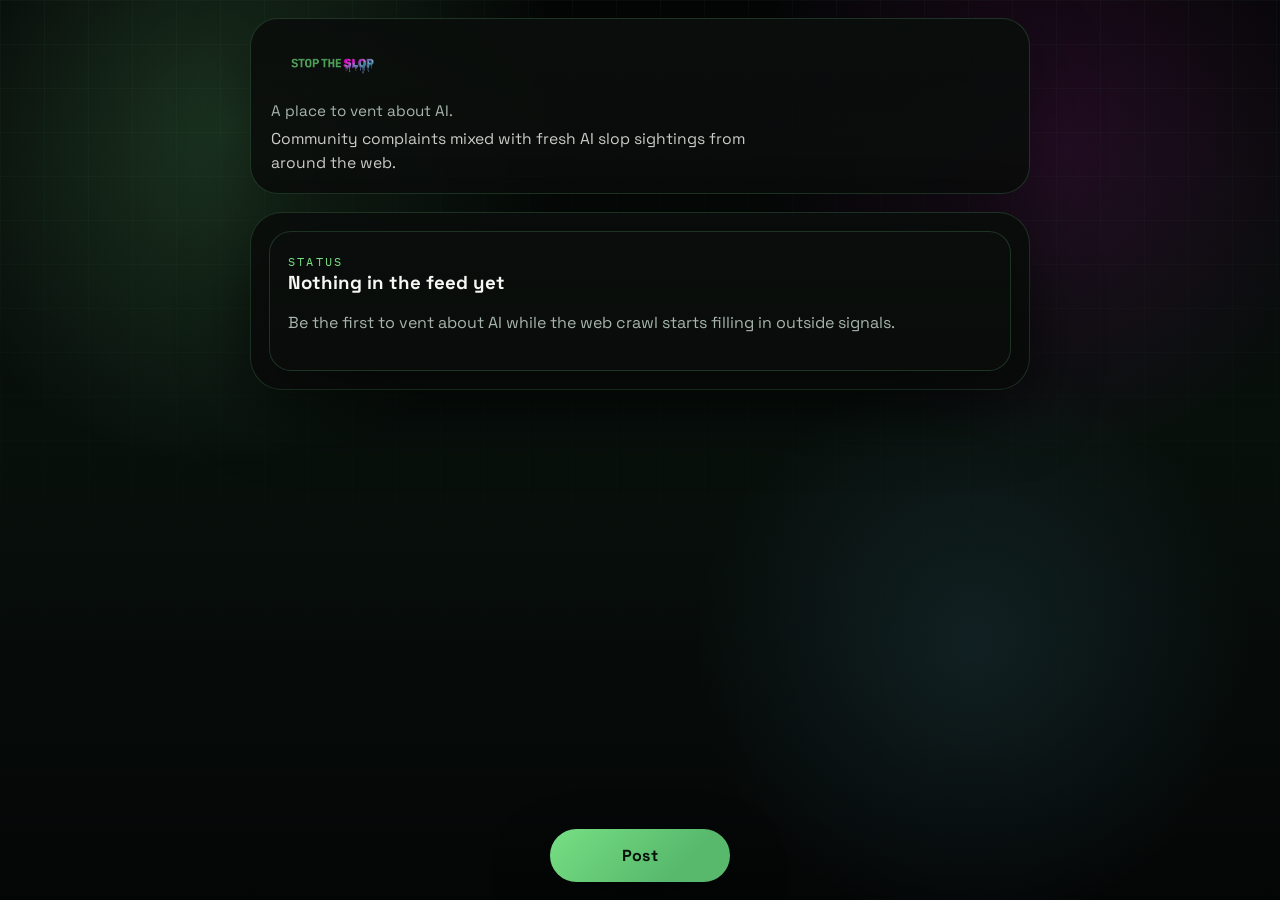
==== index.html @ 573654c3 "Replace reaction input with emoji picker" ====
<!doctype html>
<html lang="en">
<head>
  <meta charset="UTF-8" />
  <meta name="viewport" content="width=device-width, initial-scale=1.0" />
  <title>Stop The Slop | AI Complaint Board</title>
  <meta
    name="description"
    content="A place to vent about AI, with a home feed that mixes community complaints and fresh web sightings."
  />
  <script src="./analytics-config.js"></script>
  <script src="./analytics-bootstrap.js?v=20260327a"></script>
  <link rel="preconnect" href="https://fonts.googleapis.com" />
  <link rel="preconnect" href="https://fonts.gstatic.com" crossorigin />
  <link href="https://fonts.googleapis.com/css2?family=Archivo+Black&family=IBM+Plex+Mono:wght@400;500;600&family=Space+Grotesk:wght@400;500;700&display=swap" rel="stylesheet" />
  <link rel="icon" type="image/png" href="./src/StopTheSlopLogo.png" />
  <link rel="stylesheet" href="./styles.css?v=20260409b" />
</head>
<body data-page="home">
  <div class="page-shell page-shell-board">
    <div class="bg-grid"></div>

    <header class="board-header">
      <a class="brand" href="./index.html" aria-label="Stop The Slop home">
        <img class="brand-logo" src="./src/StopTheSlopLogoHorizontal.png" alt="Stop The Slop" />
      </a>
      <p class="board-tagline">A place to vent about AI.</p>
      <p class="board-subtag">Community complaints mixed with fresh AI slop sightings from around the web.</p>
    </header>

    <main class="board-stream-shell">
      <div class="complaint-stream" id="home-feed" aria-live="polite"></div>
    </main>
  </div>

  <button class="post-launcher" id="post-open" type="button">Post</button>

  <section class="post-sheet" id="post-sheet" hidden>
    <button class="post-sheet-backdrop" type="button" data-close-post aria-label="Close post form"></button>
    <div class="post-sheet-panel">
      <div class="post-sheet-topline">
        <div>
          <p class="eyebrow">New Complaint</p>
          <h2>What did the AI do?</h2>
        </div>
        <button class="sheet-close" id="post-close" type="button" aria-label="Close">Close</button>
      </div>

      <form class="composer-form post-form" id="composer-form">
        <label class="signal-textarea">
          <span>Say it plainly.</span>
          <textarea
            id="composer-text"
            name="text"
            rows="7"
            maxlength="6000"
            placeholder="Example: Claude Code kept rewriting files I never asked it to touch."
          ></textarea>
        </label>

        <div class="form-footer post-form-footer">
          <div class="auth-note" id="composer-auth-note"></div>
          <div class="form-actions">
            <button class="button primary" id="composer-submit" type="submit">Post Complaint</button>
          </div>
        </div>
      </form>
    </div>
  </section>

  <script src="./api-config.js"></script>
  <script src="./app.js?v=20260409b" defer></script>
</body>
</html>
---- styles.css ----
:root {
  --bg: #040606;
  --panel: rgba(9, 13, 11, 0.92);
  --panel-soft: rgba(10, 15, 13, 0.82);
  --text: #f4f7f2;
  --text-dim: #a8b5ad;
  --line: rgba(140, 255, 168, 0.16);
  --line-strong: rgba(140, 255, 168, 0.34);
  --green: #76df83;
  --green-deep: #58b96d;
  --cyan: #6ed6ff;
  --magenta: #d926cc;
  --amber: #f6c76b;
  --shadow: 0 24px 70px rgba(0, 0, 0, 0.42);
  --radius-xl: 30px;
  --radius-lg: 22px;
  --radius-md: 16px;
}

* {
  box-sizing: border-box;
}

html {
  scroll-behavior: smooth;
}

body {
  margin: 0;
  min-height: 100vh;
  font-family: "Space Grotesk", sans-serif;
  color: var(--text);
  background:
    radial-gradient(circle at 18% 14%, rgba(118, 223, 131, 0.2), transparent 26%),
    radial-gradient(circle at 82% 16%, rgba(217, 38, 204, 0.14), transparent 24%),
    radial-gradient(circle at 76% 72%, rgba(110, 214, 255, 0.1), transparent 24%),
    linear-gradient(180deg, #040606 0%, #08100c 48%, #040606 100%);
}

[hidden] {
  display: none !important;
}

body.is-onboarding-locked {
  overflow: hidden;
}

body.is-post-sheet-open {
  overflow: hidden;
}

a {
  color: inherit;
  text-decoration: none;
}

button,
input,
select,
textarea {
  font: inherit;
  outline: none;
}

button,
select,
a.preview-card,
.entity-option,
.entity-ticket-button,
[data-ticket-card-id],
[data-entity-id] {
  cursor: pointer;
}

button:focus-visible,
input:focus-visible,
select:focus-visible,
textarea:focus-visible,
a:focus-visible {
  box-shadow: 0 0 0 3px rgba(118, 223, 131, 0.2);
}

.page-shell {
  width: min(1380px, calc(100% - 32px));
  margin: 0 auto;
  padding: 18px 0 48px;
  position: relative;
}

.page-shell-board {
  width: min(780px, calc(100% - 24px));
  padding-bottom: 130px;
}

.board-header,
.board-stream-shell,
.complaint-card,
.post-sheet-panel {
  position: relative;
  z-index: 1;
  border: 1px solid var(--line);
  background: linear-gradient(180deg, rgba(10, 14, 12, 0.95), rgba(10, 12, 11, 0.88));
  box-shadow: var(--shadow);
}

.board-header {
  display: grid;
  gap: 12px;
  padding: 18px 20px;
  border-radius: 28px;
}

.board-tagline {
  margin: 0;
  color: var(--text-dim);
  font-size: 0.95rem;
}

.board-subtag {
  margin: -4px 0 0;
  color: rgba(244, 247, 242, 0.82);
  font-size: 0.98rem;
  line-height: 1.5;
  max-width: 48ch;
}

.board-stream-shell {
  margin-top: 18px;
  border-radius: 32px;
  padding: 18px;
}

.complaint-stream {
  display: grid;
  gap: 14px;
}

.complaint-card {
  border-radius: 24px;
  padding: 18px 18px 20px;
}

.complaint-card--web {
  background:
    linear-gradient(180deg, rgba(13, 18, 16, 0.98), rgba(9, 13, 12, 0.92)),
    radial-gradient(circle at top right, rgba(110, 214, 255, 0.12), transparent 28%);
}

.complaint-card--live_web {
  border-color: rgba(110, 214, 255, 0.26);
}

.complaint-card--web_post {
  border-color: rgba(246, 199, 107, 0.22);
}

.complaint-meta {
  color: var(--text-dim);
  font-size: 0.77rem;
  font-family: "IBM Plex Mono", monospace;
  margin-bottom: 10px;
}

.complaint-body {
  margin: 0;
  font-size: 1.02rem;
  line-height: 1.65;
}

.complaint-body p {
  margin: 0;
}

.complaint-body p + p {
  margin-top: 12px;
}

.complaint-head {
  display: flex;
  align-items: flex-start;
  justify-content: space-between;
  gap: 14px;
}

.complaint-title {
  margin: 0;
  font-size: 1.2rem;
  line-height: 1.15;
}

.complaint-summary {
  margin: 12px 0 0;
  color: rgba(244, 247, 242, 0.9);
  font-weight: 500;
  line-height: 1.55;
}

.complaint-body--web {
  margin-top: 12px;
  color: var(--text-dim);
  font-size: 0.98rem;
}

.complaint-media {
  margin: -4px -4px 14px;
  border: 1px solid rgba(255, 255, 255, 0.06);
  border-radius: 18px;
  overflow: hidden;
  background: rgba(255, 255, 255, 0.02);
}

.complaint-media img {
  display: block;
  width: 100%;
  max-height: 300px;
  object-fit: cover;
}

.complaint-footer {
  display: flex;
  align-items: center;
  justify-content: space-between;
  gap: 16px;
  margin-top: 14px;
  flex-wrap: wrap;
}

.complaint-pills {
  display: flex;
  flex-wrap: wrap;
  gap: 8px;
}

.complaint-pill {
  padding: 7px 11px;
  border-radius: 999px;
  border: 1px solid rgba(255, 255, 255, 0.08);
  background: rgba(255, 255, 255, 0.04);
  color: var(--text-dim);
  font-size: 0.74rem;
  letter-spacing: 0.01em;
  text-transform: uppercase;
}

.complaint-pill--angle {
  border-color: rgba(118, 223, 131, 0.24);
  background: rgba(118, 223, 131, 0.1);
  color: var(--text);
}

.complaint-caption {
  color: var(--text-dim);
  font-size: 0.84rem;
}

.complaint-source-link {
  flex: 0 0 auto;
  padding: 9px 13px;
  border-radius: 999px;
  border: 1px solid rgba(110, 214, 255, 0.25);
  background: rgba(110, 214, 255, 0.08);
  color: var(--text);
  font-size: 0.82rem;
  font-weight: 600;
}

.sr-only {
  position: absolute;
  width: 1px;
  height: 1px;
  padding: 0;
  margin: -1px;
  overflow: hidden;
  clip: rect(0, 0, 0, 0);
  white-space: nowrap;
  border: 0;
}

.reaction-strip {
  display: grid;
  gap: 10px;
  margin-top: 16px;
}

.reaction-row {
  display: flex;
  align-items: center;
  justify-content: space-between;
  gap: 12px;
  flex-wrap: wrap;
}

.reaction-list {
  display: flex;
  align-items: center;
  gap: 8px;
  flex-wrap: wrap;
}

.reaction-chip,
.reaction-add,
.reaction-picker-close,
.reaction-picker-tab,
.reaction-picker-emoji {
  appearance: none;
  border-radius: 999px;
  border: 1px solid rgba(255, 255, 255, 0.12);
  background: rgba(255, 255, 255, 0.04);
  color: var(--text);
}

.reaction-chip,
.reaction-add {
  display: inline-flex;
  align-items: center;
  gap: 8px;
  padding: 9px 12px;
  font-size: 0.92rem;
  line-height: 1;
}

.reaction-chip:hover,
.reaction-add:hover,
.reaction-picker-close:hover,
.reaction-picker-tab:hover,
.reaction-picker-emoji:hover {
  border-color: var(--line-strong);
  background: rgba(255, 255, 255, 0.08);
}

.reaction-chip.is-active {
  border-color: rgba(118, 223, 131, 0.34);
  background: rgba(118, 223, 131, 0.12);
}

.reaction-chip-emoji {
  font-size: 1rem;
}

.reaction-chip-count {
  font-family: "IBM Plex Mono", monospace;
  font-size: 0.75rem;
  color: var(--text-dim);
}

.reaction-add {
  font-size: 0.82rem;
  font-weight: 600;
}

.reaction-add.is-active {
  border-color: rgba(110, 214, 255, 0.28);
  background: rgba(110, 214, 255, 0.11);
}

.reaction-picker {
  display: flex;
  flex-direction: column;
  gap: 12px;
  padding: 14px;
  border-radius: 20px;
  border: 1px solid rgba(255, 255, 255, 0.08);
  background:
    linear-gradient(180deg, rgba(14, 18, 16, 0.98), rgba(9, 12, 11, 0.96)),
    radial-gradient(circle at top right, rgba(110, 214, 255, 0.08), transparent 30%);
}

.reaction-picker-topline {
  display: flex;
  align-items: center;
  gap: 10px;
}

.reaction-picker-search {
  flex: 1 1 auto;
}

.reaction-picker-search input {
  width: 100%;
  border-radius: 16px;
  border: 1px solid rgba(255, 255, 255, 0.1);
  background: rgba(255, 255, 255, 0.03);
  color: var(--text);
  padding: 10px 12px;
  font-size: 0.92rem;
}

.reaction-picker-close {
  flex: 0 0 auto;
  padding: 10px 12px;
  font-size: 0.78rem;
  font-weight: 600;
}

.reaction-picker-tabs {
  display: flex;
  gap: 8px;
  overflow-x: auto;
  padding-bottom: 2px;
}

.reaction-picker-tab {
  flex: 0 0 auto;
  width: 38px;
  height: 38px;
  display: inline-flex;
  align-items: center;
  justify-content: center;
  padding: 0;
}

.reaction-picker-tab.is-active {
  border-color: rgba(118, 223, 131, 0.34);
  background: rgba(118, 223, 131, 0.12);
}

.reaction-picker-grid {
  display: grid;
  grid-template-columns: repeat(auto-fill, minmax(40px, 1fr));
  gap: 8px;
}

.reaction-picker-emoji {
  width: 40px;
  height: 40px;
  display: inline-flex;
  align-items: center;
  justify-content: center;
  padding: 0;
  font-size: 1.2rem;
}

.reaction-picker-empty {
  margin: 0;
  color: var(--text-dim);
  font-size: 0.84rem;
}

.reaction-note {
  min-height: 1em;
  margin: 0;
  color: var(--text-dim);
  font-size: 0.74rem;
  font-family: "IBM Plex Mono", monospace;
}

.post-launcher {
  position: fixed;
  left: 50%;
  bottom: calc(18px + env(safe-area-inset-bottom, 0px));
  transform: translateX(-50%);
  z-index: 20;
  min-width: 180px;
  border: 0;
  border-radius: 999px;
  padding: 16px 26px;
  font-weight: 800;
  letter-spacing: 0.01em;
  background: linear-gradient(135deg, var(--green) 0%, var(--green-deep) 72%);
  color: #061108;
  box-shadow: 0 24px 60px rgba(0, 0, 0, 0.45);
}

.post-sheet {
  position: fixed;
  inset: 0;
  z-index: 25;
  display: grid;
  align-items: end;
}

.post-sheet-backdrop {
  position: absolute;
  inset: 0;
  border: 0;
  background: rgba(0, 0, 0, 0.6);
}

.post-sheet-panel {
  position: relative;
  width: min(780px, calc(100% - 20px));
  margin: 0 auto 14px;
  border-radius: 32px;
  padding: 22px;
}

.post-sheet-topline {
  display: flex;
  align-items: flex-start;
  justify-content: space-between;
  gap: 12px;
  margin-bottom: 14px;
}

.post-sheet-topline h2 {
  margin: 4px 0 0;
}

.sheet-close {
  border: 1px solid rgba(255, 255, 255, 0.12);
  border-radius: 999px;
  padding: 10px 14px;
  background: rgba(255, 255, 255, 0.03);
  color: var(--text);
}

.post-form .signal-textarea textarea {
  min-height: 190px;
}

.post-form-footer {
  align-items: stretch;
}

.is-onboarding-locked .page-shell {
  visibility: hidden;
}

.onboarding-gate {
  position: fixed;
  inset: 0;
  z-index: 30;
  display: grid;
  align-items: start;
  justify-items: center;
  overflow-y: auto;
  overscroll-behavior: contain;
  -webkit-overflow-scrolling: touch;
  padding: 24px 24px 40px;
  background:
    radial-gradient(circle at top, rgba(118, 223, 131, 0.18), transparent 28%),
    linear-gradient(180deg, rgba(4, 6, 6, 0.98), rgba(4, 6, 6, 0.995));
}

.onboarding-shell {
  width: min(820px, 100%);
  margin: auto 0;
  border: 1px solid var(--line-strong);
  border-radius: var(--radius-xl);
  padding: 30px;
  background: linear-gradient(180deg, rgba(9, 13, 11, 0.98), rgba(7, 10, 9, 0.96));
  box-shadow: var(--shadow);
}

.onboarding-copy {
  display: grid;
  gap: 12px;
  margin-bottom: 22px;
}

.onboarding-copy h1 {
  margin: 0;
  font-size: clamp(2rem, 4.3vw, 3.4rem);
  line-height: 0.98;
  max-width: 12ch;
}

.onboarding-form {
  gap: 18px;
}

.onboarding-field {
  gap: 10px;
}

.onboarding-field select,
.onboarding-field textarea {
  width: 100%;
  border: 1px solid rgba(255, 255, 255, 0.12);
  border-radius: 18px;
  padding: 16px 18px;
  color: var(--text);
  background: rgba(255, 255, 255, 0.03);
}

.onboarding-field select {
  min-height: 58px;
  appearance: none;
}

.onboarding-footer {
  align-items: flex-end;
}

.bg-grid {
  position: fixed;
  inset: 0;
  pointer-events: none;
  background-image:
    linear-gradient(rgba(118, 223, 131, 0.05) 1px, transparent 1px),
    linear-gradient(90deg, rgba(118, 223, 131, 0.05) 1px, transparent 1px);
  background-size: 44px 44px;
  mask-image: linear-gradient(to bottom, rgba(0, 0, 0, 0.72), transparent 82%);
  z-index: 0;
}

.topbar,
.home-hero,
.page-hero,
.home-copy,
.home-intake-panel,
.preview-section,
.hero-card,
.route-card,
.ticket-card,
.preview-card,
.ticket-inspector,
.board-section,
.wiki-section,
.footer {
  position: relative;
  z-index: 1;
  border: 1px solid var(--line);
  background: linear-gradient(180deg, rgba(10, 14, 12, 0.95), rgba(10, 12, 11, 0.88));
  box-shadow: var(--shadow);
}

.page-stack {
  display: grid;
  gap: 22px;
  margin-top: 22px;
}

.topbar {
  display: flex;
  align-items: center;
  justify-content: space-between;
  gap: 18px;
  padding: 14px 18px;
  border-radius: 999px;
  background: rgba(6, 10, 8, 0.8);
  backdrop-filter: blur(18px);
}

.brand {
  display: inline-flex;
  align-items: center;
}

.brand-logo {
  display: block;
  height: 52px;
  width: auto;
}

.topnav,
.topbar-actions,
.form-actions,
.inspector-actions,
.community-links,
.footer-links,
.hero-actions {
  display: flex;
  align-items: center;
  gap: 12px;
}

.topbar-actions {
  flex-wrap: wrap;
  justify-content: flex-end;
}

.topnav {
  color: var(--text-dim);
  font-size: 0.95rem;
}

.topnav a:hover,
.topnav a.is-active {
  color: var(--text);
}

.button {
  appearance: none;
  border: 1px solid transparent;
  border-radius: 999px;
  padding: 12px 18px;
  font-weight: 700;
  cursor: pointer;
  transition: transform 180ms ease, border-color 180ms ease, background 180ms ease;
}

.button:hover {
  transform: translateY(-1px);
}

.button.primary {
  background: linear-gradient(135deg, var(--green) 0%, var(--green-deep) 72%);
  color: #061108;
}

.button.ghost,
.reaction-button {
  background: rgba(255, 255, 255, 0.03);
  color: var(--text);
  border: 1px solid rgba(255, 255, 255, 0.12);
}

.button:disabled,
.reaction-button:disabled {
  cursor: not-allowed;
  opacity: 0.55;
  transform: none;
}

.auth-slot,
.auth-anon {
  display: flex;
  align-items: center;
}

.google-button-shell {
  min-height: 42px;
}

.auth-status-pill {
  display: inline-flex;
  align-items: center;
  padding: 10px 14px;
  border-radius: 999px;
  border: 1px solid rgba(255, 255, 255, 0.1);
  color: var(--text-dim);
  font-size: 0.84rem;
  background: rgba(255, 255, 255, 0.03);
}

.auth-user {
  display: flex;
  align-items: center;
  gap: 10px;
  padding: 6px 8px 6px 6px;
  border-radius: 999px;
  border: 1px solid rgba(255, 255, 255, 0.1);
  background: rgba(255, 255, 255, 0.03);
}

.auth-avatar {
  width: 36px;
  height: 36px;
  border-radius: 999px;
  object-fit: cover;
}

.auth-avatar-fallback {
  display: inline-flex;
  align-items: center;
  justify-content: center;
  font-family: "IBM Plex Mono", monospace;
  font-size: 0.84rem;
  background: rgba(118, 223, 131, 0.14);
  color: var(--green);
}

.auth-user-copy {
  display: grid;
  gap: 2px;
}

.auth-user-copy strong {
  font-size: 0.9rem;
}

.auth-user-copy span {
  color: var(--text-dim);
  font-size: 0.76rem;
}

.eyebrow,
.panel-kicker,
.status-label,
.suggestion-label {
  display: inline-block;
  font-family: "IBM Plex Mono", monospace;
  font-size: 0.78rem;
  text-transform: uppercase;
  letter-spacing: 0.18em;
  color: var(--green);
}

.home-hero {
  display: grid;
  grid-template-columns: minmax(0, 0.94fr) minmax(400px, 1fr);
  gap: 22px;
  align-items: start;
  padding: 0;
  border: 0;
  background: transparent;
  box-shadow: none;
}

.home-copy,
.home-intake-panel,
.preview-section,
.page-hero,
.board-section,
.wiki-section {
  border-radius: var(--radius-xl);
  padding: 30px;
}

.home-copy {
  display: grid;
  gap: 20px;
}

.chat-first-hero {
  grid-template-columns: 1fr;
}

.chat-first-panel {
  width: min(960px, 100%);
  margin: 0 auto;
  display: grid;
  gap: 22px;
}

.chat-hero-copy {
  display: grid;
  gap: 14px;
}

.chat-first-panel .hero-title {
  max-width: 13ch;
}

.page-hero {
  display: grid;
  grid-template-columns: minmax(0, 1fr) minmax(300px, 0.52fr);
  gap: 18px;
  align-items: stretch;
}

.hero-copy,
.hero-card {
  display: grid;
  gap: 16px;
  align-content: start;
}

.hero-card {
  padding: 18px;
  border-radius: var(--radius-lg);
}

.hero-title,
.page-title,
.section-heading h2 {
  margin: 0;
  line-height: 1;
}

.hero-title {
  font-family: "Archivo Black", sans-serif;
  font-size: clamp(3rem, 7vw, 5rem);
  letter-spacing: -0.04em;
  max-width: 9ch;
}

.page-title {
  font-family: "Archivo Black", sans-serif;
  font-size: clamp(2.3rem, 5vw, 4rem);
  letter-spacing: -0.04em;
  max-width: 12ch;
}

.hero-copy-text,
.form-note,
.community-note,
.field-note,
.ticket-summary,
.ticket-card p,
.preview-card p,
.ticket-inspector p,
.footer p,
.empty-state p,
.entity-signal-note {
  color: var(--text-dim);
  line-height: 1.6;
}

.hero-copy-text,
.community-note,
.ticket-summary,
.route-card p,
.preview-card p {
  margin: 0;
}

.mini-metrics {
  display: grid;
  grid-template-columns: repeat(3, minmax(0, 1fr));
  gap: 12px;
}

.mini-metric {
  padding: 18px;
  border-radius: var(--radius-lg);
  border: 1px solid rgba(255, 255, 255, 0.08);
  background:
    linear-gradient(135deg, rgba(255, 255, 255, 0.03), rgba(255, 255, 255, 0.015)),
    linear-gradient(135deg, rgba(118, 223, 131, 0.04), rgba(110, 214, 255, 0.04));
}

.mini-metric-value {
  display: block;
  margin-top: 8px;
  font-family: "Archivo Black", sans-serif;
  font-size: 2.1rem;
}

.route-grid,
.preview-grid {
  display: grid;
  grid-template-columns: repeat(3, minmax(0, 1fr));
  gap: 16px;
}

.route-grid {
  grid-template-columns: repeat(auto-fit, minmax(220px, 1fr));
}

.route-card,
.preview-card {
  display: grid;
  gap: 12px;
  padding: 20px;
  border-radius: var(--radius-lg);
  transition: transform 180ms ease, border-color 180ms ease, background 180ms ease;
}

.route-card:hover,
.preview-card:hover,
.ticket-card:hover,
.ticket-card.is-selected,
.entity-ticket-button:hover {
  transform: translateY(-1px);
  border-color: var(--line-strong);
  background: linear-gradient(180deg, rgba(15, 20, 17, 0.98), rgba(10, 12, 11, 0.92));
}

.route-card h2,
.ticket-title,
.ticket-inspector h3 {
  margin: 0;
}

.preview-card {
  align-content: start;
  gap: 10px;
  padding: 18px;
}

.preview-card .ticket-title {
  display: -webkit-box;
  overflow: hidden;
  -webkit-box-orient: vertical;
  -webkit-line-clamp: 2;
}

.preview-card .ticket-meta {
  gap: 6px;
}

.preview-card .meta-pill {
  padding: 4px 8px;
  font-size: 0.72rem;
  line-height: 1.15;
  white-space: nowrap;
}

.feed-card-summary {
  display: -webkit-box;
  overflow: hidden;
  -webkit-box-orient: vertical;
  -webkit-line-clamp: 3;
}

.feed-card-context,
.feed-card-meta {
  margin: 0;
  font-family: "IBM Plex Mono", monospace;
  font-size: 0.75rem;
  line-height: 1.35;
  color: var(--text-dim);
}

.feed-card-context {
  overflow: hidden;
  white-space: nowrap;
  text-overflow: ellipsis;
}

.feed-card-meta {
  margin-top: auto;
}

.mcp-grid {
  display: grid;
  grid-template-columns: repeat(2, minmax(0, 1fr));
  gap: 16px;
}

.mcp-tool-card {
  display: grid;
  gap: 10px;
  padding: 18px;
  border-radius: var(--radius-lg);
  border: 1px solid rgba(255, 255, 255, 0.08);
  background:
    linear-gradient(135deg, rgba(255, 255, 255, 0.025), rgba(255, 255, 255, 0.015)),
    linear-gradient(135deg, rgba(118, 223, 131, 0.035), rgba(110, 214, 255, 0.03));
}

.mcp-tool-card strong {
  font-size: 0.95rem;
}

.mcp-tool-card p {
  margin: 0;
  color: var(--text-dim);
  line-height: 1.6;
}

.mcp-code-block {
  margin: 0;
  padding: 14px 16px;
  border-radius: 18px;
  border: 1px solid rgba(255, 255, 255, 0.1);
  background: rgba(4, 6, 6, 0.88);
  color: var(--text);
  font-family: "IBM Plex Mono", monospace;
  font-size: 0.84rem;
  line-height: 1.6;
  overflow-wrap: anywhere;
}

.meta-pill strong {
  color: var(--text);
  font-weight: 600;
}

.preview-section {
  display: grid;
  gap: 22px;
}

.memory-proof-grid {
  display: grid;
  grid-template-columns: repeat(4, minmax(0, 1fr));
  gap: 14px;
}

.memory-proof-card,
.memory-example-card,
.memory-example-step {
  border-radius: var(--radius-lg);
  border: 1px solid rgba(255, 255, 255, 0.08);
  background:
    linear-gradient(135deg, rgba(255, 255, 255, 0.03), rgba(255, 255, 255, 0.015)),
    linear-gradient(135deg, rgba(118, 223, 131, 0.04), rgba(110, 214, 255, 0.04));
}

.memory-proof-card {
  display: grid;
  gap: 10px;
  padding: 18px;
}

.memory-example-card {
  display: grid;
  grid-template-columns: minmax(0, 1.1fr) minmax(320px, 0.9fr);
  gap: 18px;
  padding: 22px;
}

.memory-example-copy,
.memory-example-steps {
  display: grid;
  gap: 14px;
  align-content: start;
}

.memory-example-step {
  display: grid;
  gap: 8px;
  padding: 16px;
}

.memory-example-step p,
.memory-proof-card p {
  margin: 0;
}

.home-prompt-chips {
  gap: 10px;
}

.prompt-chip {
  appearance: none;
  border: 1px solid rgba(255, 255, 255, 0.12);
  background: rgba(255, 255, 255, 0.04);
  color: inherit;
  text-align: left;
}

.prompt-chip:hover {
  border-color: var(--line-strong);
  background: rgba(255, 255, 255, 0.06);
}

.feedback-grid {
  display: grid;
  grid-template-columns: repeat(2, minmax(0, 1fr));
  gap: 16px;
}

.feedback-card,
.feedback-callout {
  display: grid;
  gap: 16px;
  padding: 24px;
  border-radius: var(--radius-lg);
  border: 1px solid var(--line);
  background: linear-gradient(180deg, rgba(10, 14, 12, 0.95), rgba(10, 12, 11, 0.88));
  box-shadow: var(--shadow);
}

.feedback-list {
  margin: 0;
  padding-left: 18px;
  color: var(--text-dim);
  line-height: 1.7;
}

.feedback-list li + li {
  margin-top: 6px;
}

.feedback-callout {
  grid-template-columns: minmax(0, 1fr) auto;
  align-items: center;
}

.feedback-callout-actions {
  display: flex;
  align-items: center;
  gap: 12px;
  justify-content: flex-end;
}

.section-heading {
  display: flex;
  align-items: flex-end;
  justify-content: space-between;
  gap: 16px;
}

.section-heading h2 {
  font-size: clamp(1.9rem, 4vw, 2.7rem);
}

.section-heading .form-note {
  margin: 0;
  max-width: 34ch;
}

.intake-form {
  display: grid;
  gap: 18px;
  margin-top: 22px;
}

.import-form,
.import-preview {
  margin-top: 20px;
}

.import-form {
  display: grid;
  gap: 18px;
}

.import-divider {
  display: flex;
  align-items: center;
  gap: 14px;
  margin-top: 22px;
  color: var(--text-dim);
  font-size: 0.82rem;
  text-transform: uppercase;
  letter-spacing: 0.16em;
  font-family: "IBM Plex Mono", monospace;
}

.import-divider::before,
.import-divider::after {
  content: "";
  flex: 1;
  height: 1px;
  background: rgba(255, 255, 255, 0.08);
}

.import-preview-card.is-muted {
  opacity: 0.8;
}

.entity-picker-field,
.signal-textarea,
.filters label,
.entity-signal-form label {
  display: grid;
  gap: 10px;
}

.filters span,
.entity-picker-field span,
.signal-textarea span,
.entity-signal-form span {
  color: var(--text-dim);
  font-size: 0.88rem;
}

select,
input,
textarea {
  width: 100%;
  border-radius: 14px;
  border: 1px solid rgba(255, 255, 255, 0.12);
  background: rgba(4, 6, 6, 0.86);
  color: var(--text);
  padding: 13px 14px;
}

textarea {
  resize: vertical;
  min-height: 120px;
}

.signal-textarea textarea {
  min-height: 250px;
  padding: 18px;
  font-size: 1.02rem;
  line-height: 1.7;
}

.entity-picker {
  position: relative;
}

.entity-picker-dropdown {
  display: none;
  position: absolute;
  top: calc(100% + 8px);
  left: 0;
  right: 0;
  z-index: 15;
  gap: 8px;
  padding: 12px;
  border-radius: var(--radius-lg);
  border: 1px solid rgba(255, 255, 255, 0.08);
  background:
    linear-gradient(180deg, rgba(10, 14, 12, 0.98), rgba(7, 10, 9, 0.96)),
    linear-gradient(135deg, rgba(118, 223, 131, 0.04), rgba(110, 214, 255, 0.03));
  box-shadow: 0 24px 60px rgba(0, 0, 0, 0.42);
}

.entity-picker-dropdown.is-open {
  display: grid;
}

.entity-picker-state {
  display: grid;
  gap: 4px;
  padding: 10px 12px;
  border-radius: 16px;
  background: rgba(255, 255, 255, 0.03);
}

.entity-picker-state p,
.entity-picker-state span {
  margin: 0;
  color: var(--text-dim);
  font-size: 0.84rem;
}

.entity-picker-state.is-selected-state strong {
  font-size: 0.96rem;
}

.entity-option {
  appearance: none;
  display: grid;
  gap: 4px;
  text-align: left;
  width: 100%;
  padding: 12px 14px;
  border-radius: 18px;
  border: 1px solid rgba(255, 255, 255, 0.1);
  background: rgba(4, 6, 6, 0.72);
  color: var(--text);
  cursor: pointer;
  transition: transform 180ms ease, border-color 180ms ease, background 180ms ease;
}

.entity-option:hover,
.entity-option.is-selected {
  transform: translateY(-1px);
  border-color: var(--line-strong);
  background: rgba(10, 16, 12, 0.9);
}

.entity-option.is-create {
  border-style: dashed;
}

.entity-option strong {
  font-size: 0.95rem;
}

.entity-option span {
  color: var(--text-dim);
  font-size: 0.78rem;
}

.field-note {
  font-size: 0.8rem;
  margin: 0;
}

.form-footer {
  display: flex;
  align-items: flex-end;
  gap: 16px;
  justify-content: flex-end;
}

.auth-note {
  flex: 1 1 auto;
}

.auth-note-card,
.entity-auth-gate {
  display: grid;
  gap: 8px;
  padding: 14px 16px;
  border-radius: var(--radius-lg);
  border: 1px solid rgba(255, 255, 255, 0.08);
  background:
    linear-gradient(135deg, rgba(255, 255, 255, 0.025), rgba(255, 255, 255, 0.015)),
    linear-gradient(135deg, rgba(118, 223, 131, 0.035), rgba(110, 214, 255, 0.03));
}

.auth-note-card strong {
  font-size: 0.95rem;
}

.auth-note-card p,
.entity-auth-gate p {
  margin: 0;
}

.filters {
  margin-top: 22px;
  display: grid;
  grid-template-columns: repeat(4, minmax(0, 1fr));
  gap: 14px;
}

.entity-filters {
  grid-template-columns: 1fr;
}

.search-field {
  grid-column: span 1;
}

.board-layout {
  margin-top: 22px;
  display: grid;
  grid-template-columns: minmax(0, 1.12fr) minmax(340px, 0.88fr);
  gap: 18px;
  align-items: start;
}

.ticket-list {
  display: grid;
  gap: 14px;
}

.ticket-card {
  padding: 18px;
  border-radius: var(--radius-lg);
  cursor: pointer;
  transition: transform 180ms ease, border-color 180ms ease, background 180ms ease;
}

.ticket-card-footer {
  display: grid;
  gap: 12px;
  margin-top: 14px;
}

.ticket-author {
  display: inline-flex;
  align-items: center;
  gap: 10px;
  margin: 10px 0 0;
}

.ticket-author-detail {
  margin: 6px 0 0;
}

.ticket-author-avatar {
  width: 28px;
  height: 28px;
  border-radius: 999px;
  object-fit: cover;
  flex: 0 0 auto;
}

.ticket-author-avatar-fallback {
  display: inline-flex;
  align-items: center;
  justify-content: center;
  font-family: "IBM Plex Mono", monospace;
  font-size: 0.74rem;
  background: rgba(118, 223, 131, 0.14);
  color: var(--green);
}

.ticket-author-copy {
  display: grid;
  gap: 1px;
}

.ticket-author-copy strong {
  font-size: 0.86rem;
  font-weight: 600;
  color: var(--text);
}

.ticket-author-prefix {
  color: var(--text-dim);
  font-size: 0.72rem;
}

.state-card {
  cursor: default;
}

.entity-card {
  min-height: 210px;
}

.ticket-topline,
.ticket-meta,
.ticket-reacts,
.inspector-topline,
.inspector-meta,
.inspector-reactions,
.footer {
  display: flex;
  flex-wrap: wrap;
  gap: 10px;
}

.ticket-id,
.meta-pill,
.reaction-pill,
.inspector-chip {
  border-radius: 999px;
  padding: 6px 10px;
  font-size: 0.77rem;
  font-family: "IBM Plex Mono", monospace;
}

.ticket-id,
.meta-pill,
.inspector-chip {
  background: rgba(255, 255, 255, 0.04);
  border: 1px solid rgba(255, 255, 255, 0.1);
  color: var(--text-dim);
}

.entity-pill {
  border-color: rgba(118, 223, 131, 0.28);
  color: var(--green);
}

.import-pill {
  border-color: rgba(247, 217, 131, 0.28);
  color: #f7d983;
}

.signal-type-pill {
  border-color: rgba(110, 214, 255, 0.22);
  color: var(--cyan);
}

.signal-type-issue,
.signal-type-rant {
  border-color: rgba(246, 199, 107, 0.24);
  color: var(--amber);
}

.signal-type-praise {
  border-color: rgba(118, 223, 131, 0.28);
  color: var(--green);
}

.signal-type-comparison {
  border-color: rgba(217, 38, 204, 0.24);
  color: #f7acef;
}

.rating-pill {
  color: #f7d983;
}

.reaction-pill {
  background: rgba(255, 255, 255, 0.03);
  border: 1px solid rgba(255, 255, 255, 0.08);
  color: var(--text-dim);
}

.ticket-inspector {
  padding: 24px;
  border-radius: var(--radius-lg);
  position: sticky;
  top: 18px;
}

.inspector-body,
.inspector-block,
.entity-signal-form {
  display: grid;
  gap: 12px;
}

.inspector-body {
  gap: 18px;
}

.inspector-block h4 {
  margin: 0;
  font-size: 0.95rem;
  color: var(--text);
}

.reaction-button,
.inline-button {
  border-radius: 999px;
  padding: 10px 14px;
}

.ticket-action-row {
  display: flex;
  flex-wrap: wrap;
  gap: 10px;
}

.card-vote-control {
  display: inline-flex;
  align-items: center;
  gap: 6px;
}

.card-reaction-button {
  padding: 9px 12px;
  font-size: 0.8rem;
}

.card-reaction-button.is-selected {
  border-color: rgba(118, 223, 131, 0.36);
  background: rgba(118, 223, 131, 0.12);
  color: var(--text);
}

.vote-clear-button {
  appearance: none;
  width: 34px;
  height: 34px;
  padding: 0;
  border-radius: 999px;
  border: 1px solid rgba(255, 255, 255, 0.14);
  background: rgba(255, 255, 255, 0.04);
  color: var(--text-dim);
  transition: transform 180ms ease, border-color 180ms ease, background 180ms ease, color 180ms ease;
}

.vote-clear-button:hover {
  transform: translateY(-1px);
  border-color: var(--line-strong);
  color: var(--text);
}

.reaction-button:disabled {
  opacity: 0.6;
  cursor: wait;
}

.mix-grid {
  display: grid;
  grid-template-columns: repeat(5, minmax(0, 1fr));
  gap: 10px;
}

.mix-card {
  padding: 14px;
  border-radius: 16px;
  border: 1px solid rgba(255, 255, 255, 0.08);
  background: rgba(255, 255, 255, 0.025);
  display: grid;
  gap: 8px;
}

.mix-card span {
  color: var(--text-dim);
  font-size: 0.82rem;
}

.mix-card strong {
  font-family: "Archivo Black", sans-serif;
  font-size: 1.4rem;
}

.entity-ticket-list {
  display: grid;
  gap: 10px;
}

.entity-ticket-button {
  width: 100%;
  padding: 14px 16px;
  border-radius: 16px;
  border: 1px solid rgba(255, 255, 255, 0.1);
  background: rgba(255, 255, 255, 0.025);
  color: var(--text);
  text-align: left;
  display: grid;
  gap: 6px;
  transition: transform 180ms ease, border-color 180ms ease, background 180ms ease;
}

.entity-ticket-button strong {
  font-size: 0.96rem;
}

.entity-ticket-button span {
  color: var(--text-dim);
  font-size: 0.82rem;
}

.entity-signal-note {
  margin: 0;
}

.empty-state {
  min-height: 280px;
  display: grid;
  place-content: center;
  text-align: center;
}

.footer {
  margin-top: 22px;
  align-items: center;
  padding: 18px 22px;
  border-radius: 22px;
  background: rgba(6, 10, 8, 0.82);
}

.footer-logo {
  width: 56px;
  height: 56px;
  object-fit: contain;
}

.footer strong {
  display: block;
  font-size: 1.1rem;
}

.footer-links {
  margin-left: auto;
  color: var(--text-dim);
}

.footer-links a:hover {
  color: var(--text);
}

.search-hero-card {
  display: grid;
  gap: 14px;
}

.search-form {
  display: grid;
  grid-template-columns: minmax(0, 1fr) 170px;
  gap: 14px;
  align-items: end;
}

.search-form label {
  display: grid;
  gap: 10px;
  min-width: 0;
}

.search-form span {
  color: var(--text-dim);
  font-size: 0.88rem;
}

.search-form .button {
  min-height: 52px;
}

.search-field-wide {
  grid-column: span 1;
}

.search-section {
  display: grid;
  gap: 22px;
  padding: 28px;
  border-radius: 34px;
  background: var(--panel-bg);
  border: 1px solid var(--border-soft);
  box-shadow: var(--shadow-panel);
}

.search-summary-card {
  display: grid;
  gap: 16px;
  padding: 22px;
  margin-bottom: 18px;
  border-radius: 24px;
  border: 1px solid rgba(118, 223, 131, 0.18);
  background:
    linear-gradient(180deg, rgba(16, 26, 19, 0.94), rgba(9, 13, 11, 0.9));
  box-shadow: var(--shadow-panel);
}

.search-summary-copy {
  margin: 0;
  font-size: 1rem;
  line-height: 1.75;
  color: var(--text);
}

.search-results-grid {
  display: grid;
  grid-template-columns: repeat(2, minmax(0, 1fr));
  gap: 18px;
}

.search-result-column {
  display: grid;
  gap: 18px;
  align-content: start;
}

.search-subsection {
  display: grid;
  gap: 12px;
}

.search-subsection h3 {
  margin: 0;
  font-size: 0.95rem;
  letter-spacing: 0.12em;
  text-transform: uppercase;
  color: var(--text-dim);
}

.search-card-list {
  display: grid;
  gap: 14px;
}

.search-state-card {
  min-height: 100%;
}

.web-search-card .ticket-meta {
  margin-top: 10px;
}

.composer-form,
.conversation-column,
.conversation-thread,
.sidebar-stack,
.sidebar-list,
.message-chip-list,
.citation-list,
.chip-list,
.entity-section-list,
.search-retired-card,
.signal-strip,
.home-example-block {
  display: grid;
  gap: 16px;
}

.signal-strip {
  grid-template-columns: repeat(3, minmax(0, 1fr));
}

.signal-strip-card,
.message-card,
.sidebar-block,
.citation-card,
.message-chip,
.list-chip,
.source-link,
.entity-section-card {
  border-radius: var(--radius-lg);
  border: 1px solid rgba(255, 255, 255, 0.08);
  background:
    linear-gradient(135deg, rgba(255, 255, 255, 0.025), rgba(255, 255, 255, 0.015)),
    linear-gradient(135deg, rgba(118, 223, 131, 0.035), rgba(110, 214, 255, 0.03));
}

.signal-strip-card {
  padding: 16px;
}

.signal-strip-card p {
  margin: 0;
  color: var(--text);
  line-height: 1.55;
}

.composer-form {
  margin-top: 22px;
}

.conversation-layout {
  display: grid;
  grid-template-columns: minmax(0, 1.1fr) minmax(320px, 0.9fr);
  gap: 18px;
  align-items: start;
}

.conversation-thread {
  min-height: 320px;
}

.conversation-sidebar {
  position: sticky;
  top: 18px;
}

.message-card {
  padding: 20px;
}

.message-card.is-user {
  background:
    linear-gradient(180deg, rgba(18, 24, 20, 0.95), rgba(10, 14, 12, 0.9)),
    linear-gradient(135deg, rgba(118, 223, 131, 0.045), rgba(255, 255, 255, 0.01));
}

.message-card.is-assistant {
  background:
    linear-gradient(180deg, rgba(10, 16, 20, 0.96), rgba(8, 12, 16, 0.9)),
    linear-gradient(135deg, rgba(110, 214, 255, 0.045), rgba(255, 255, 255, 0.012));
}

.message-topline,
.message-meta,
.sidebar-action-row,
.chip-list,
.link-list {
  display: flex;
  flex-wrap: wrap;
  gap: 10px;
}

.message-topline {
  align-items: center;
  justify-content: space-between;
}

.message-meta {
  color: var(--text-dim);
  font-size: 0.8rem;
}

.message-body p {
  margin: 0;
  color: var(--text);
  line-height: 1.7;
}

.message-body p + p {
  margin-top: 14px;
}

.message-section {
  display: grid;
  gap: 10px;
  margin-top: 16px;
}

.citation-list {
  grid-template-columns: repeat(auto-fit, minmax(220px, 1fr));
}

.citation-card,
.source-link,
.entity-section-card {
  display: grid;
  gap: 8px;
  padding: 14px 16px;
}

.citation-card strong,
.entity-section-card strong {
  font-size: 0.94rem;
}

.citation-card span,
.entity-section-card p,
.sidebar-block p {
  margin: 0;
  color: var(--text-dim);
  line-height: 1.55;
}

.message-chip-list,
.chip-list {
  grid-template-columns: repeat(auto-fit, minmax(160px, 1fr));
}

.message-chip,
.list-chip {
  padding: 12px 14px;
}

.message-chip-list {
  grid-template-columns: repeat(auto-fit, minmax(240px, 1fr));
}

.message-chip {
  gap: 4px;
  padding: 10px 12px;
}

.message-chip strong {
  display: block;
  margin-bottom: 6px;
  font-size: 0.85rem;
}

.message-chip span {
  display: -webkit-box;
  overflow: hidden;
  -webkit-box-orient: vertical;
  -webkit-line-clamp: 2;
}

.message-chip span,
.list-chip {
  color: var(--text-dim);
  line-height: 1.45;
}

.sidebar-block {
  padding: 18px;
}

.source-link {
  display: inline-flex;
  align-items: center;
  justify-content: center;
  min-height: 46px;
  color: var(--text);
}

.source-link:hover,
.citation-card:hover {
  border-color: var(--line-strong);
}

.entity-section-card p {
  color: var(--text-dim);
}

.auth-note-card.is-attention {
  border-color: rgba(110, 214, 255, 0.24);
}

.search-retired-card {
  padding: 30px;
}

@media (max-width: 1180px) {
  .home-hero,
  .page-hero,
  .mini-metrics,
  .mcp-grid,
  .signal-strip,
  .search-results-grid,
  .feedback-grid,
  .filters,
  .board-layout,
  .conversation-layout,
  .mix-grid,
  .feedback-callout {
    grid-template-columns: 1fr;
  }

  .preview-grid {
    grid-template-columns: repeat(2, minmax(0, 1fr));
  }

  .memory-proof-grid {
    grid-template-columns: repeat(2, minmax(0, 1fr));
  }

  .memory-example-card {
    grid-template-columns: 1fr;
  }

  .topbar,
  .topbar-actions,
  .topnav {
    flex-wrap: wrap;
  }

  .topbar {
    border-radius: 26px;
    align-items: flex-start;
  }

  .ticket-inspector {
    position: static;
  }

  .conversation-sidebar {
    position: static;
  }
}

@media (max-width: 760px) {
  .page-shell-board {
    width: min(100% - 14px, 100%);
    padding-bottom: 116px;
  }

  .board-header,
  .board-stream-shell,
  .post-sheet-panel {
    border-radius: 24px;
  }

  .board-stream-shell,
  .post-sheet-panel {
    padding: 16px;
  }

  .complaint-card {
    padding: 16px;
    border-radius: 20px;
  }

  .board-subtag {
    font-size: 0.92rem;
  }

  .complaint-body {
    font-size: 0.97rem;
  }

  .complaint-head {
    flex-direction: column;
  }

  .complaint-source-link {
    width: 100%;
    text-align: center;
  }

  .complaint-media img {
    max-height: 220px;
  }

  .reaction-row {
    align-items: stretch;
  }

  .reaction-add {
    width: 100%;
    justify-content: center;
  }

  .reaction-picker-topline {
    flex-direction: column;
    align-items: stretch;
  }

  .reaction-picker-close {
    width: 100%;
  }

  .reaction-picker-grid {
    grid-template-columns: repeat(6, minmax(0, 1fr));
  }

  .post-launcher {
    left: 14px;
    right: 14px;
    bottom: calc(12px + env(safe-area-inset-bottom, 0px));
    transform: none;
    width: auto;
  }

  .post-sheet-panel {
    width: calc(100% - 12px);
    margin: 0 auto 6px;
  }

  .post-sheet-topline {
    flex-direction: column;
  }

  .onboarding-gate {
    padding: 14px 14px 28px;
  }

  .onboarding-shell {
    padding: 22px 18px;
    border-radius: 22px;
  }

  .onboarding-copy h1 {
    max-width: none;
  }

  .page-shell {
    width: min(100% - 20px, 100%);
  }

  .home-copy,
  .home-intake-panel,
  .preview-section,
  .page-hero,
  .board-section,
  .wiki-section,
  .search-section {
    padding: 22px;
  }

  .hero-title {
    font-size: clamp(2.4rem, 15vw, 4rem);
  }

  .page-title {
    font-size: clamp(2rem, 12vw, 3.1rem);
  }

  .brand-logo {
    height: 40px;
  }

  .button {
    width: 100%;
    text-align: center;
  }

  .topbar-actions,
  .form-footer,
  .form-actions,
  .inspector-actions,
  .community-links,
  .hero-actions,
  .feedback-callout-actions,
  .search-form {
    width: 100%;
    flex-direction: column;
  }

  .search-form {
    display: flex;
  }

  .auth-slot,
  .auth-user,
  .auth-anon,
  .auth-note {
    width: 100%;
  }

  .footer-links {
    margin-left: 0;
    width: 100%;
  }

  .section-heading {
    flex-direction: column;
    align-items: flex-start;
  }

  .preview-grid,
  .memory-proof-grid {
    grid-template-columns: 1fr;
  }
}
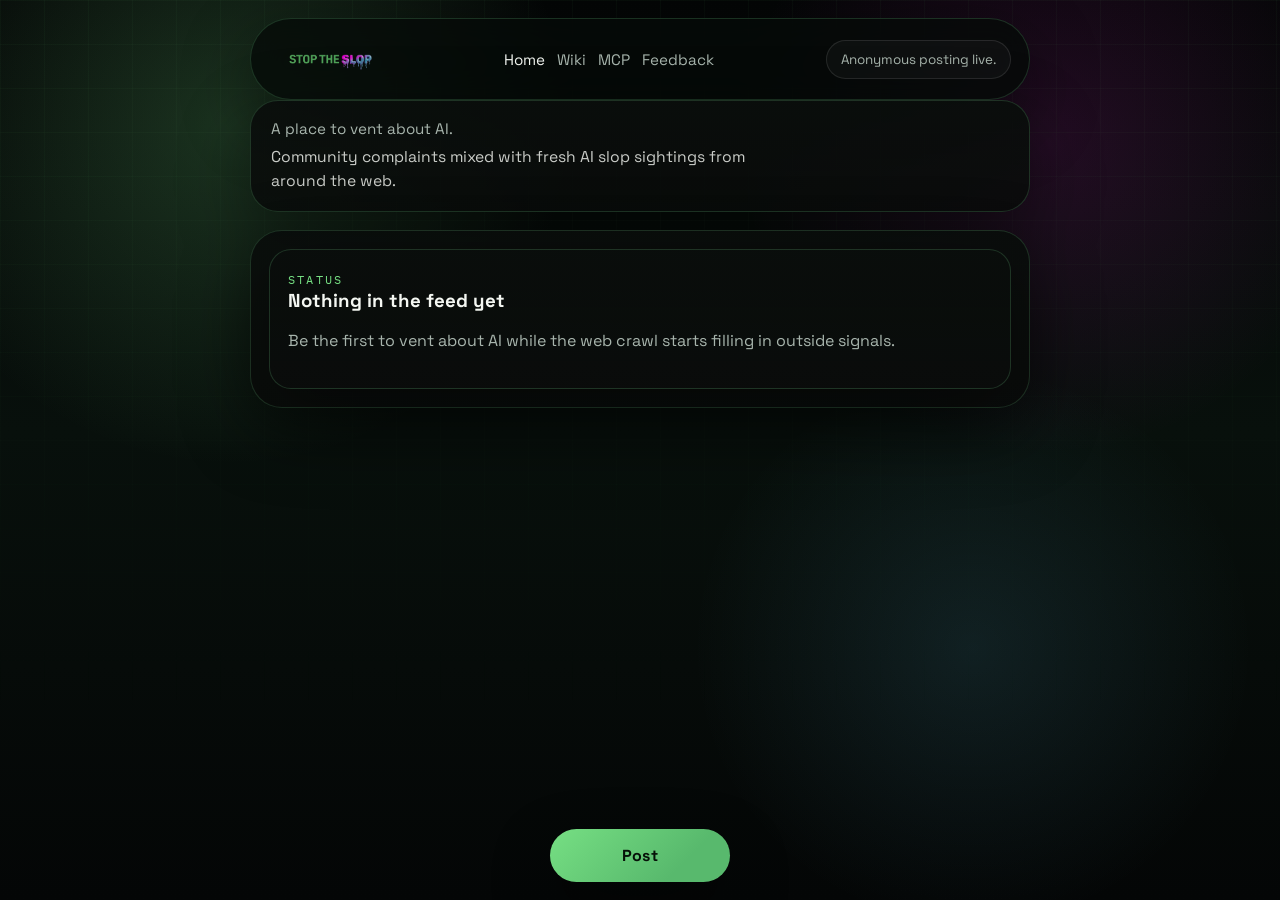
==== commit 52972925: "Add topbar to home page" ====
--- a/index.html
+++ b/index.html
@@ -14,16 +14,28 @@
   <link rel="preconnect" href="https://fonts.gstatic.com" crossorigin />
   <link href="https://fonts.googleapis.com/css2?family=Archivo+Black&family=IBM+Plex+Mono:wght@400;500;600&family=Space+Grotesk:wght@400;500;700&display=swap" rel="stylesheet" />
   <link rel="icon" type="image/png" href="./src/StopTheSlopLogo.png" />
-  <link rel="stylesheet" href="./styles.css?v=20260409b" />
+  <link rel="stylesheet" href="./styles.css?v=20260410c" />
 </head>
 <body data-page="home">
   <div class="page-shell page-shell-board">
     <div class="bg-grid"></div>
 
-    <header class="board-header">
+    <header class="topbar">
       <a class="brand" href="./index.html" aria-label="Stop The Slop home">
         <img class="brand-logo" src="./src/StopTheSlopLogoHorizontal.png" alt="Stop The Slop" />
       </a>
+      <nav class="topnav" aria-label="Primary">
+        <a class="is-active" href="./index.html">Home</a>
+        <a href="./wiki.html">Wiki</a>
+        <a href="./mcp.html">MCP</a>
+        <a href="./feedback.html">Feedback</a>
+      </nav>
+      <div class="topbar-actions">
+        <div class="auth-slot" id="auth-slot"></div>
+      </div>
+    </header>
+
+    <header class="board-header">
       <p class="board-tagline">A place to vent about AI.</p>
       <p class="board-subtag">Community complaints mixed with fresh AI slop sightings from around the web.</p>
     </header>
@@ -69,6 +81,6 @@
   </section>
 
   <script src="./api-config.js"></script>
-  <script src="./app.js?v=20260409b" defer></script>
+  <script src="./app.js?v=20260410c" defer></script>
 </body>
 </html>
--- a/styles.css
+++ b/styles.css
@@ -264,6 +264,53 @@
   font-weight: 600;
 }
 
+.complaint-card--threadable {
+  cursor: pointer;
+  transition: transform 180ms ease, border-color 180ms ease, box-shadow 180ms ease;
+}
+
+.complaint-card--threadable:hover {
+  transform: translateY(-1px);
+  border-color: var(--line-strong);
+  box-shadow: 0 26px 68px rgba(0, 0, 0, 0.48);
+}
+
+.thread-strip {
+  display: flex;
+  align-items: center;
+  justify-content: space-between;
+  gap: 12px;
+  flex-wrap: wrap;
+  margin-top: 16px;
+  padding-top: 14px;
+  border-top: 1px solid rgba(255, 255, 255, 0.08);
+}
+
+.thread-meta {
+  color: var(--text-dim);
+  font-size: 0.74rem;
+  font-family: "IBM Plex Mono", monospace;
+}
+
+.thread-link {
+  display: inline-flex;
+  align-items: center;
+  justify-content: center;
+  min-height: 38px;
+  padding: 9px 13px;
+  border-radius: 999px;
+  border: 1px solid rgba(118, 223, 131, 0.24);
+  background: rgba(118, 223, 131, 0.08);
+  color: var(--text);
+  font-size: 0.8rem;
+  font-weight: 600;
+}
+
+.thread-link:hover {
+  border-color: var(--line-strong);
+  background: rgba(118, 223, 131, 0.12);
+}
+
 .sr-only {
   position: absolute;
   width: 1px;
@@ -358,11 +405,13 @@
   flex-direction: column;
   gap: 12px;
   padding: 14px;
+  max-height: min(62vh, 540px);
   border-radius: 20px;
   border: 1px solid rgba(255, 255, 255, 0.08);
   background:
     linear-gradient(180deg, rgba(14, 18, 16, 0.98), rgba(9, 12, 11, 0.96)),
     radial-gradient(circle at top right, rgba(110, 214, 255, 0.08), transparent 30%);
+  overflow: hidden;
 }
 
 .reaction-picker-topline {
@@ -418,6 +467,10 @@
   display: grid;
   grid-template-columns: repeat(auto-fill, minmax(40px, 1fr));
   gap: 8px;
+  max-height: min(48vh, 360px);
+  overflow-y: auto;
+  padding-right: 4px;
+  align-content: start;
 }
 
 .reaction-picker-emoji {
@@ -1845,6 +1898,133 @@
   align-items: start;
 }
 
+.post-thread-layout {
+  align-items: start;
+}
+
+.post-thread-main {
+  display: grid;
+  gap: 18px;
+}
+
+.post-thread-form {
+  margin-top: 0;
+  padding: 20px;
+  border-radius: var(--radius-lg);
+  border: 1px solid rgba(255, 255, 255, 0.08);
+  background:
+    linear-gradient(180deg, rgba(11, 15, 13, 0.95), rgba(8, 11, 10, 0.9)),
+    linear-gradient(135deg, rgba(118, 223, 131, 0.03), rgba(110, 214, 255, 0.02));
+}
+
+.post-thread-form .signal-textarea textarea {
+  min-height: 170px;
+}
+
+.post-thread-sidebar {
+  position: sticky;
+  top: 18px;
+}
+
+.post-replying {
+  display: flex;
+  align-items: flex-start;
+  justify-content: space-between;
+  gap: 14px;
+  padding: 14px 16px;
+  border-radius: 18px;
+  border: 1px solid rgba(110, 214, 255, 0.2);
+  background: rgba(110, 214, 255, 0.08);
+}
+
+.post-replying p {
+  margin: 4px 0 0;
+  color: var(--text);
+  line-height: 1.55;
+}
+
+.comment-tree {
+  display: grid;
+  gap: 14px;
+}
+
+.thread-comment {
+  display: grid;
+  gap: 12px;
+  padding-left: calc(var(--comment-depth, 0) * 20px);
+}
+
+.thread-comment-card {
+  display: grid;
+  gap: 12px;
+  padding: 16px 18px;
+  border-radius: 20px;
+  border: 1px solid rgba(255, 255, 255, 0.08);
+  background:
+    linear-gradient(180deg, rgba(12, 16, 14, 0.96), rgba(8, 11, 10, 0.9)),
+    linear-gradient(135deg, rgba(118, 223, 131, 0.022), rgba(110, 214, 255, 0.02));
+  box-shadow: inset 2px 0 0 rgba(118, 223, 131, 0.14);
+}
+
+.thread-comment-meta,
+.thread-comment-actions {
+  display: flex;
+  flex-wrap: wrap;
+  gap: 10px;
+}
+
+.thread-comment-meta {
+  align-items: center;
+  color: var(--text-dim);
+  font-size: 0.75rem;
+  font-family: "IBM Plex Mono", monospace;
+}
+
+.thread-comment-body p {
+  margin: 0;
+  color: var(--text);
+  line-height: 1.7;
+}
+
+.thread-comment-body p + p {
+  margin-top: 12px;
+}
+
+.thread-comment-actions {
+  align-items: center;
+  justify-content: space-between;
+}
+
+.thread-comment-reply {
+  appearance: none;
+  display: inline-flex;
+  align-items: center;
+  justify-content: center;
+  border-radius: 999px;
+  border: 1px solid rgba(255, 255, 255, 0.12);
+  background: rgba(255, 255, 255, 0.04);
+  color: var(--text);
+  padding: 8px 12px;
+  font-size: 0.8rem;
+  font-weight: 600;
+}
+
+.thread-comment-reply:hover {
+  border-color: var(--line-strong);
+  background: rgba(255, 255, 255, 0.08);
+}
+
+.thread-comment-count {
+  color: var(--text-dim);
+  font-size: 0.74rem;
+  font-family: "IBM Plex Mono", monospace;
+}
+
+.thread-comment-children {
+  display: grid;
+  gap: 12px;
+}
+
 .conversation-thread {
   min-height: 320px;
 }
@@ -2093,11 +2273,23 @@
     align-items: stretch;
   }
 
+  .thread-strip,
+  .thread-comment-actions,
+  .post-replying {
+    align-items: stretch;
+    flex-direction: column;
+  }
+
   .reaction-add {
     width: 100%;
     justify-content: center;
   }
 
+  .thread-link,
+  .thread-comment-reply {
+    width: 100%;
+  }
+
   .reaction-picker-topline {
     flex-direction: column;
     align-items: stretch;
@@ -2109,6 +2301,7 @@
 
   .reaction-picker-grid {
     grid-template-columns: repeat(6, minmax(0, 1fr));
+    max-height: min(44vh, 320px);
   }
 
   .post-launcher {
@@ -2143,6 +2336,15 @@
 
   .page-shell {
     width: min(100% - 20px, 100%);
+  }
+
+  .thread-comment {
+    padding-left: calc(var(--comment-depth, 0) * 12px);
+  }
+
+  .thread-comment-card,
+  .post-thread-form {
+    padding: 16px;
   }
 
   .home-copy,
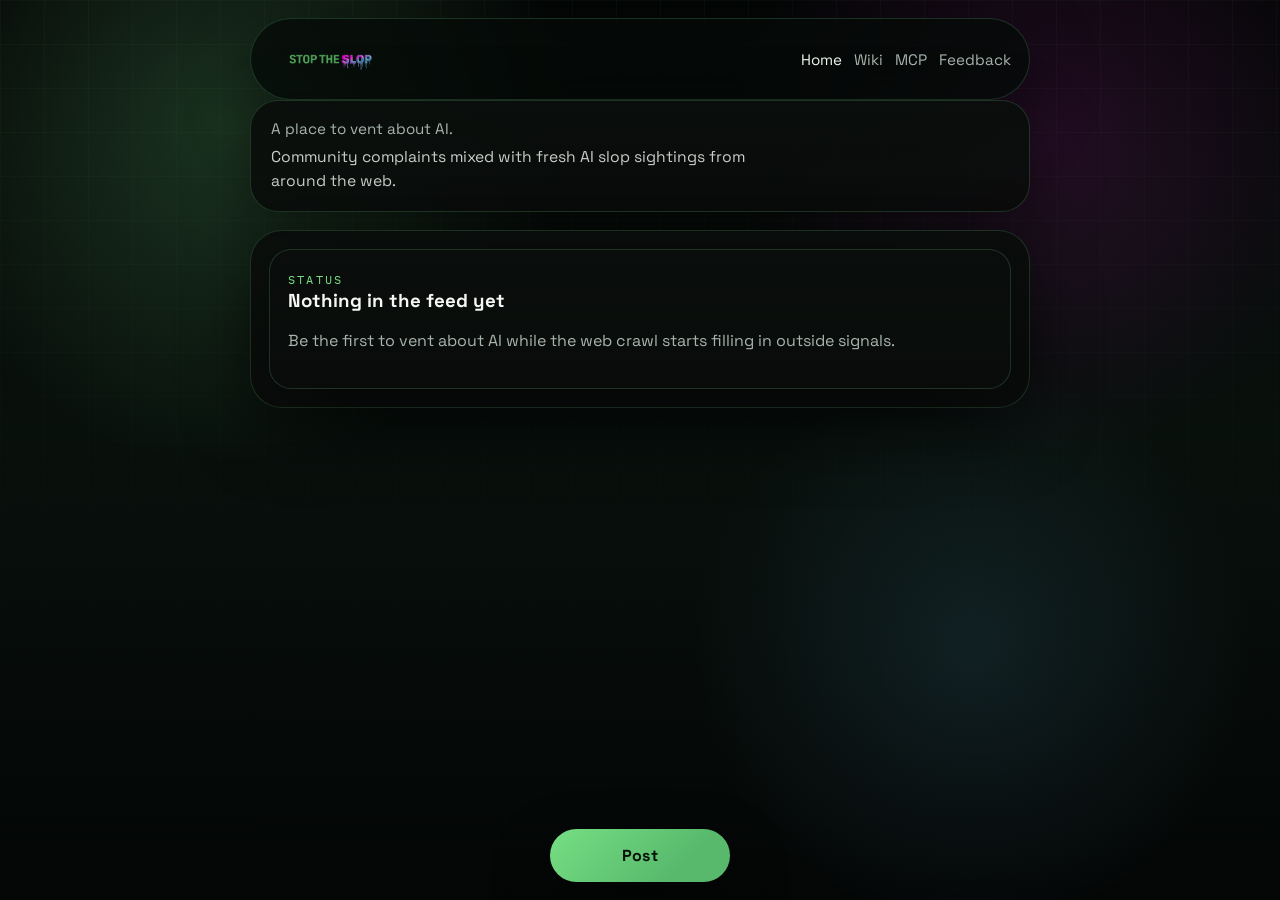
==== commit ff265243: "Remove auth status from home header" ====
--- a/index.html
+++ b/index.html
@@ -30,9 +30,6 @@
         <a href="./mcp.html">MCP</a>
         <a href="./feedback.html">Feedback</a>
       </nav>
-      <div class="topbar-actions">
-        <div class="auth-slot" id="auth-slot"></div>
-      </div>
     </header>
 
     <header class="board-header">
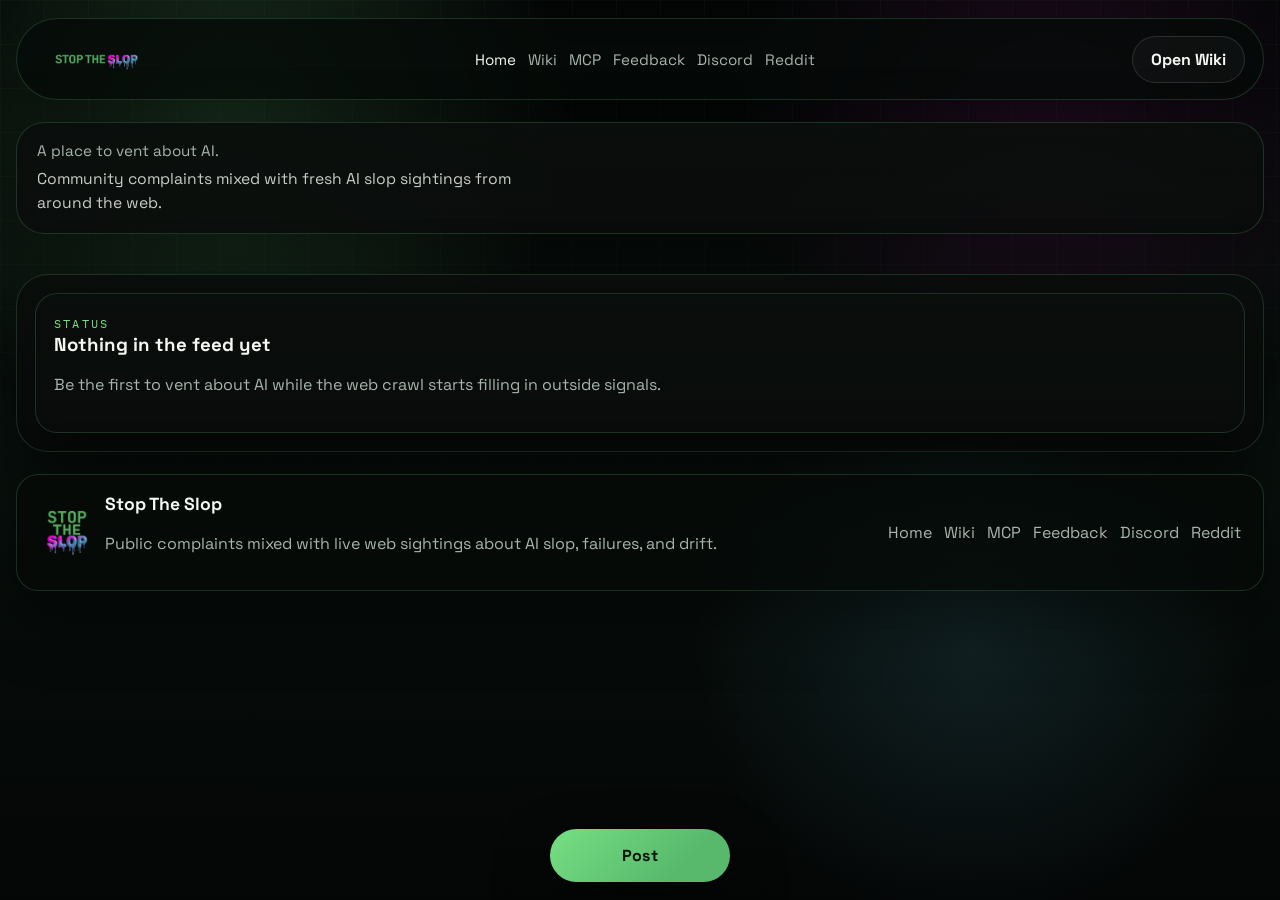
==== commit a2d51919: "Unify home page with shared site shell" ====
--- a/index.html
+++ b/index.html
@@ -17,7 +17,7 @@
   <link rel="stylesheet" href="./styles.css?v=20260410c" />
 </head>
 <body data-page="home">
-  <div class="page-shell page-shell-board">
+  <div class="page-shell">
     <div class="bg-grid"></div>
 
     <header class="topbar">
@@ -29,17 +29,40 @@
         <a href="./wiki.html">Wiki</a>
         <a href="./mcp.html">MCP</a>
         <a href="./feedback.html">Feedback</a>
+        <a href="https://discord.gg/6fYrFKpr" target="_blank" rel="noreferrer">Discord</a>
+        <a href="https://www.reddit.com/r/Stop_The_Slop/" target="_blank" rel="noreferrer">Reddit</a>
       </nav>
+      <div class="topbar-actions">
+        <a class="button ghost" href="./wiki.html">Open Wiki</a>
+      </div>
     </header>
 
-    <header class="board-header">
-      <p class="board-tagline">A place to vent about AI.</p>
-      <p class="board-subtag">Community complaints mixed with fresh AI slop sightings from around the web.</p>
-    </header>
+    <main class="page-stack">
+      <header class="board-header">
+        <p class="board-tagline">A place to vent about AI.</p>
+        <p class="board-subtag">Community complaints mixed with fresh AI slop sightings from around the web.</p>
+      </header>
 
-    <main class="board-stream-shell">
-      <div class="complaint-stream" id="home-feed" aria-live="polite"></div>
+      <section class="board-stream-shell">
+        <div class="complaint-stream" id="home-feed" aria-live="polite"></div>
+      </section>
     </main>
+
+    <footer class="footer">
+      <img class="footer-logo" src="./src/StopTheSlopLogo.png" alt="Stop The Slop emblem" />
+      <div>
+        <strong>Stop The Slop</strong>
+        <p>Public complaints mixed with live web sightings about AI slop, failures, and drift.</p>
+      </div>
+      <div class="footer-links">
+        <a href="./index.html">Home</a>
+        <a href="./wiki.html">Wiki</a>
+        <a href="./mcp.html">MCP</a>
+        <a href="./feedback.html">Feedback</a>
+        <a href="https://discord.gg/6fYrFKpr" target="_blank" rel="noreferrer">Discord</a>
+        <a href="https://www.reddit.com/r/Stop_The_Slop/" target="_blank" rel="noreferrer">Reddit</a>
+      </div>
+    </footer>
   </div>
 
   <button class="post-launcher" id="post-open" type="button">Post</button>
